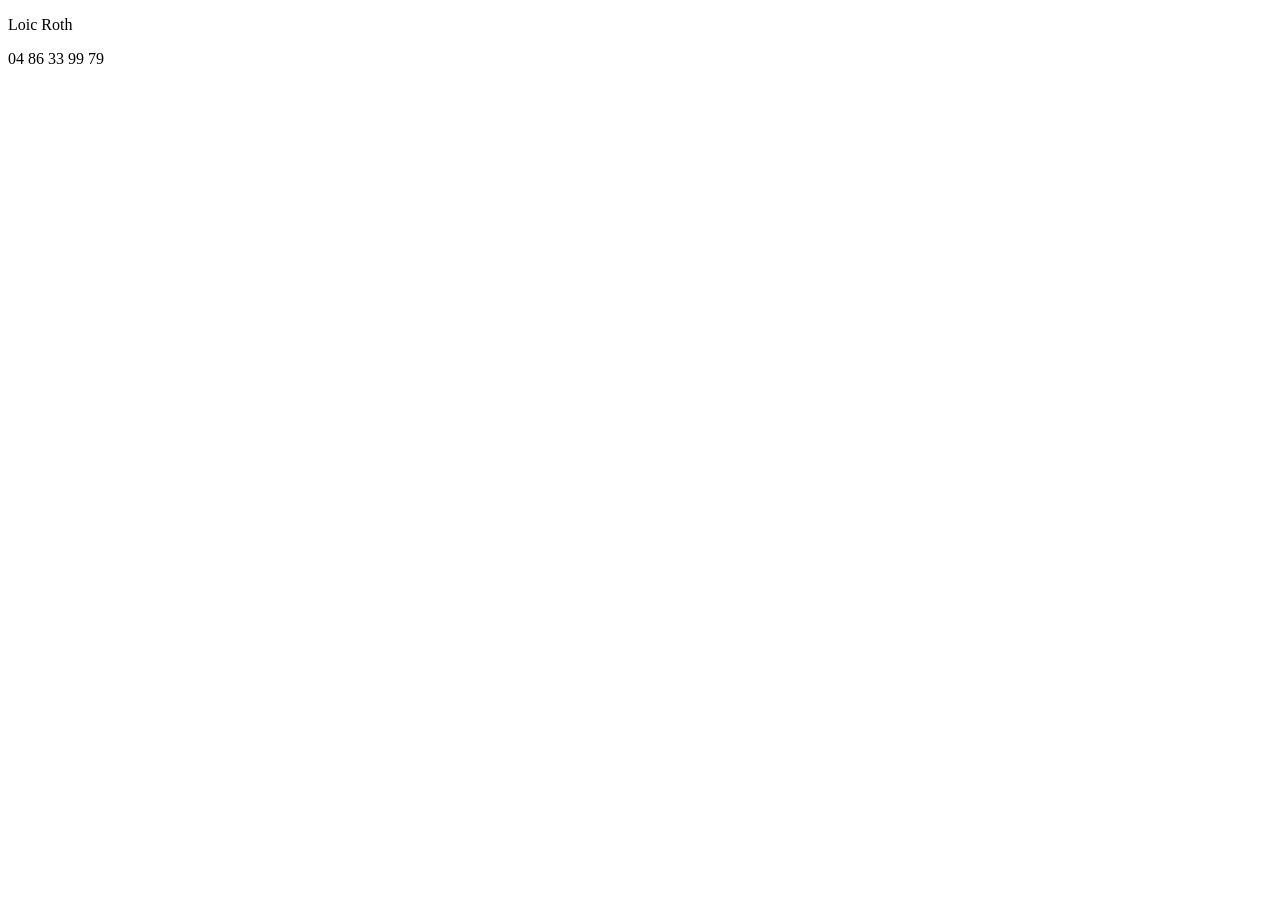
==== index.html @ c8d30fab "Update index.html test 2" ====
<!DOCTYPE html>
<html lang="fr">
<head>
    <meta charset="UTF-8">
    <meta http-equiv="X-UA-Compatible" content="IE=edge">
    <meta name="viewport" content="width=device-width, initial-scale=1.0">
    <title>Les variations</title>
</head>
<body>
    <header></header>
    <main></main>
    <footer>
        <p>Loic Roth</p>
        <p>04 86 33 99 79</p>
    </footer>
</body>
</html>
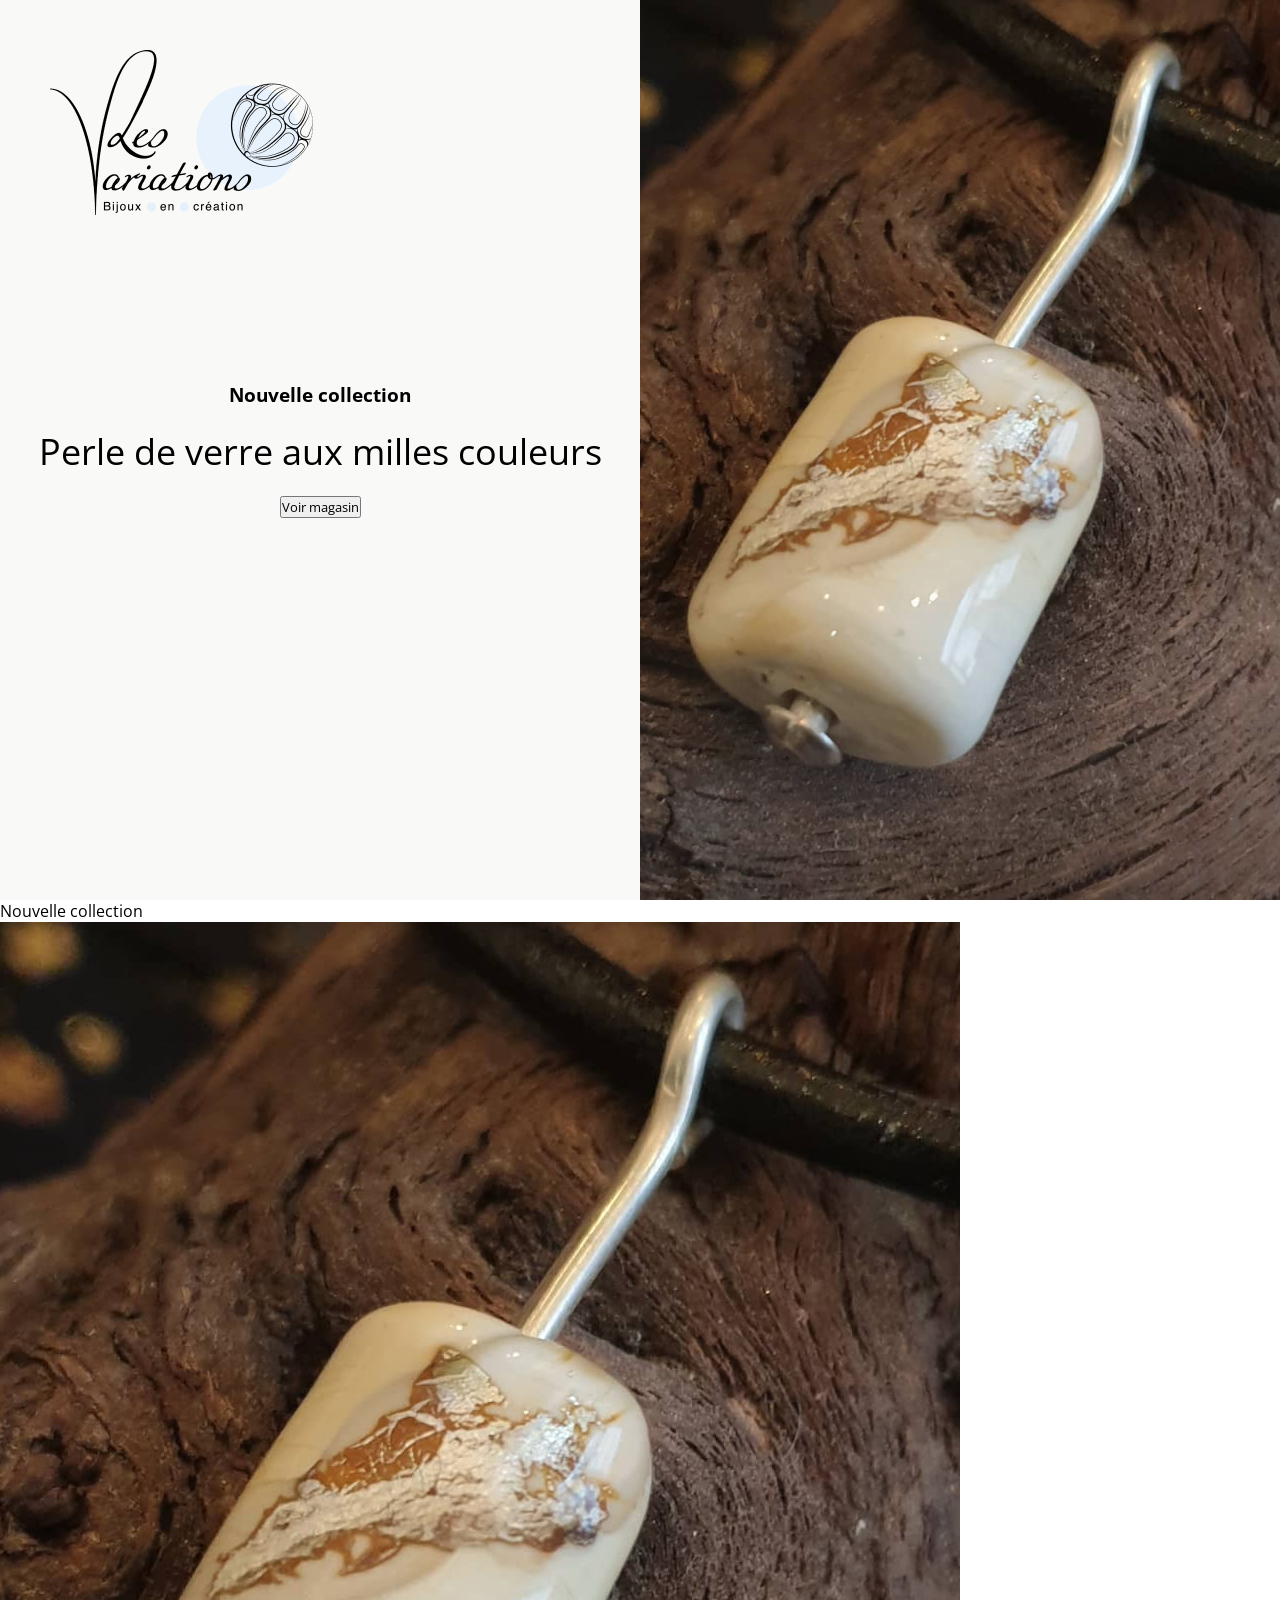
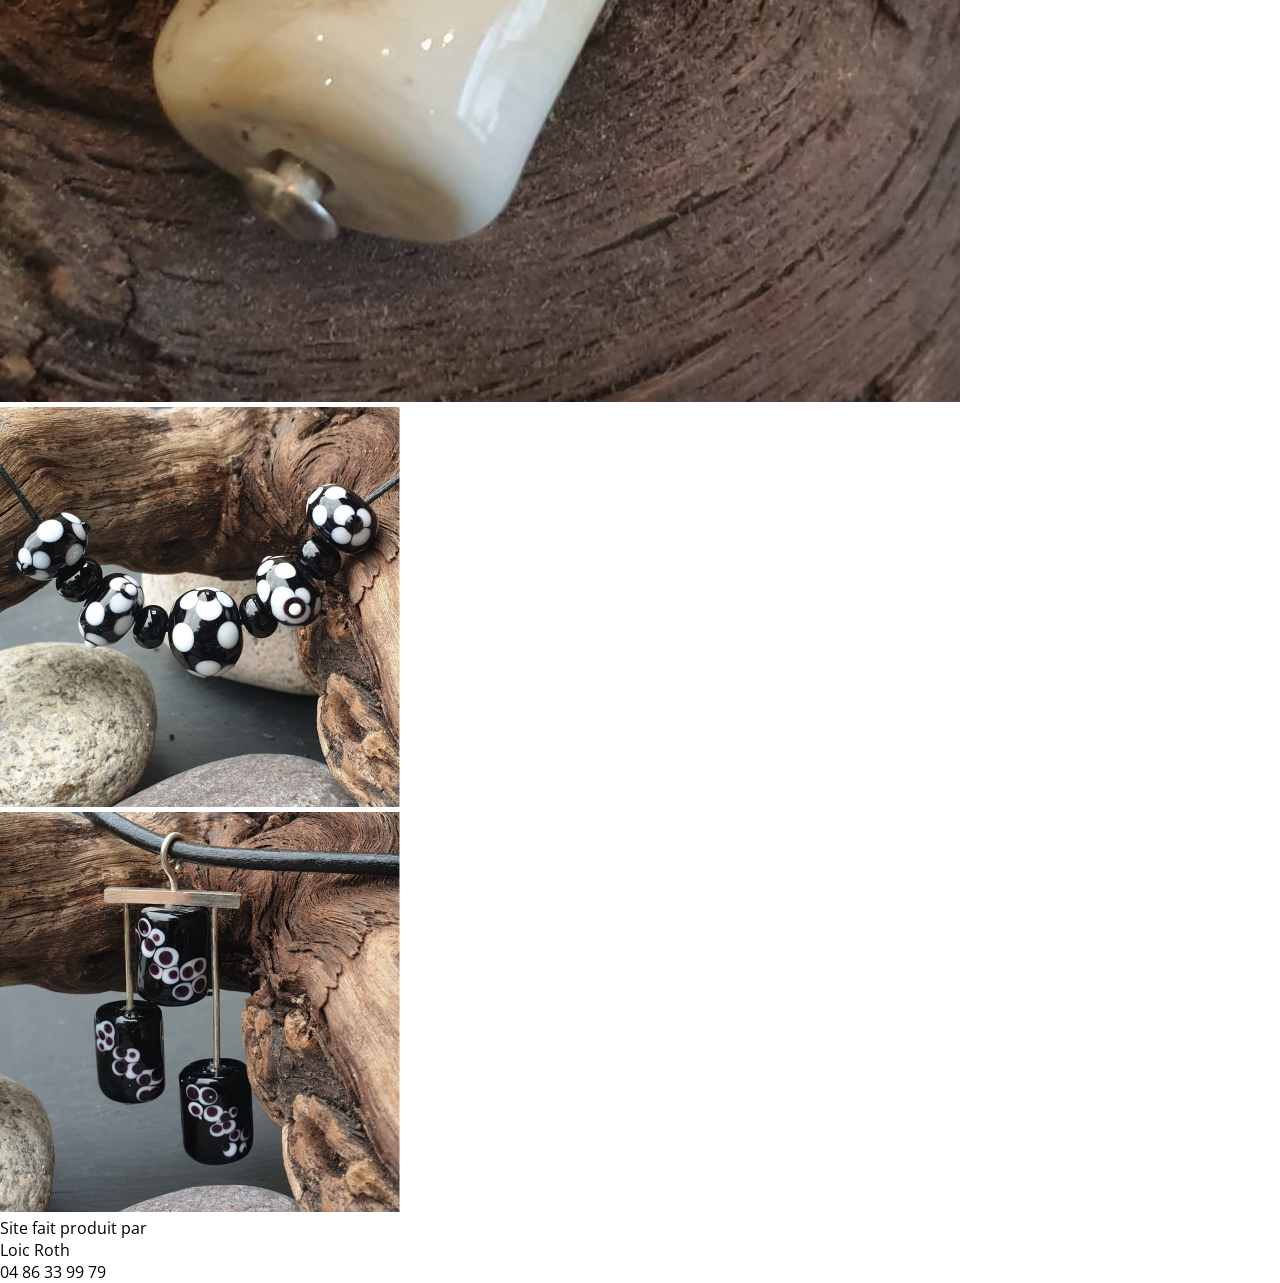
==== commit 8c6bccbe: "Html casi fait Html casi fait" ====
--- a/index.html
+++ b/index.html
@@ -4,12 +4,42 @@
     <meta charset="UTF-8">
     <meta http-equiv="X-UA-Compatible" content="IE=edge">
     <meta name="viewport" content="width=device-width, initial-scale=1.0">
+    <link rel="preconnect" href="https://fonts.googleapis.com">
+    <link rel="preconnect" href="https://fonts.gstatic.com" crossorigin>
+    <link href="https://fonts.googleapis.com/css2?family=Open+Sans&display=swap" rel="stylesheet">
+    <link rel="stylesheet" href="style/css/style.css">
+    <link rel="stylesheet" href="style/css/text.css">
     <title>Les variations</title>
 </head>
 <body>
-    <header></header>
-    <main></main>
+    <header>
+        <p><img class="logo" src="style/images/logo.png" alt="logo"></p>
+        <div class="acceuil">
+            <div class="left">
+                <h3>Nouvelle collection</h3>
+                <h1>Perle de verre aux milles couleurs</h1>
+                <button>Voir magasin</button>
+            </div>
+            <div class="right">
+            </div>
+        </div>
+    </header>
+    <main>
+        <h2>Nouvelle collection</h2>
+        <div class="spiner">
+            <div class="card">
+                <p><img src="style/images/image1.png" alt="" srcset=""></p>
+            </div>
+            <div class="card">
+                <p><img src="style/images/image2.png" alt="" srcset=""></p>
+            </div>
+            <div class="card">
+                <p><img src="style/images/image3.png" alt="" srcset=""></p>
+            </div>
+        </div>
+    </main>
     <footer>
+        <p>Site fait produit par</p>
         <p>Loic Roth</p>
         <p>04 86 33 99 79</p>
     </footer>
--- a/style/css/style.css
+++ b/style/css/style.css
@@ -0,0 +1,41 @@
+*{
+    margin: 0;
+    padding: 0;
+
+    font-family: 'Open Sans';
+    font-style: normal;
+}
+
+header{
+    height: 100vh;
+    background-color: #F9F9F8;
+}
+
+.logo{
+    position: absolute;
+    top: 50px;
+    left: 50px;
+}
+
+.acceuil{
+    height: 100vh;
+    display: flex;
+    flex-direction: row;
+}
+
+.left{
+    width: 50%;
+    display: flex;
+    flex-direction: column;
+    align-items: center;
+    justify-content: center;
+    gap: 20px;
+}
+
+.right{
+    width: 50%;
+    background-image: url(../images/image1.png);
+    background-repeat: no-repeat;
+    background-position: center;
+    background-size: cover;
+}
--- a/style/css/text.css
+++ b/style/css/text.css
@@ -0,0 +1,19 @@
+h1{
+    font-weight: 400;
+    font-size: 36px;
+    line-height: 49px;
+}
+
+h2{
+    font-weight: 400;
+    font-size: 16px;
+    line-height: 22px;
+}
+
+h3{
+
+}
+
+p{
+
+}
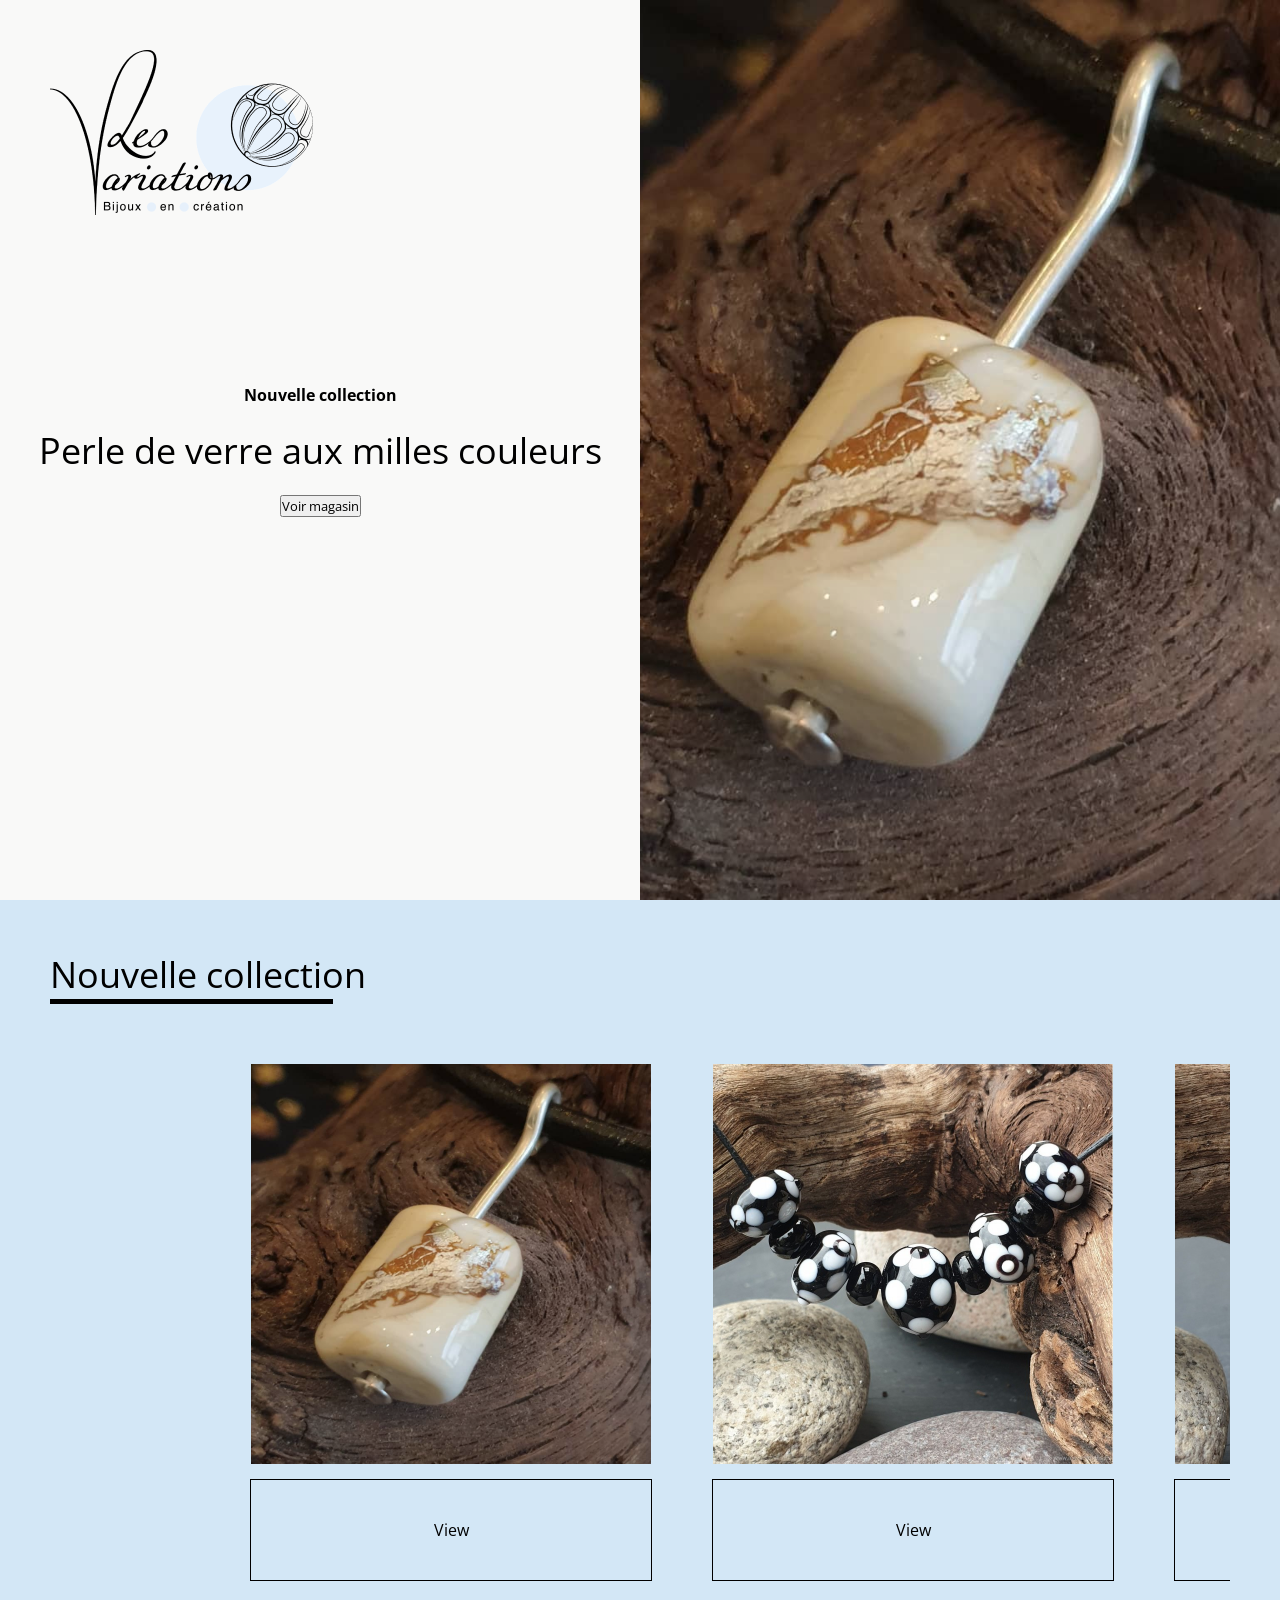
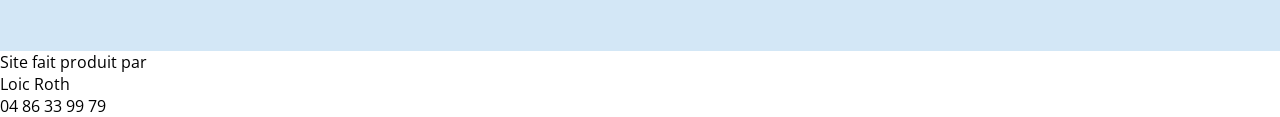
==== commit 0ec1e09b: "css acceuil" ====
--- a/index.html
+++ b/index.html
@@ -8,6 +8,8 @@
     <link rel="preconnect" href="https://fonts.gstatic.com" crossorigin>
     <link href="https://fonts.googleapis.com/css2?family=Open+Sans&display=swap" rel="stylesheet">
     <link rel="stylesheet" href="style/css/style.css">
+    <link rel="stylesheet" href="style/css/scrollbar.css">
+    <link rel="stylesheet" href="style/css/acceuil.css">
     <link rel="stylesheet" href="style/css/text.css">
     <title>Les variations</title>
 </head>
@@ -25,16 +27,47 @@
         </div>
     </header>
     <main>
-        <h2>Nouvelle collection</h2>
+        <div class="titre">
+            <h2>Nouvelle collection</h2>
+            <div></div>
+        </div>
+        
         <div class="spiner">
             <div class="card">
-                <p><img src="style/images/image1.png" alt="" srcset=""></p>
+                <p><img class="imageCard" src="style/images/image1.png" alt="" srcset=""></p>
+                <div class="bouton">
+                    View
+                </div>
             </div>
             <div class="card">
-                <p><img src="style/images/image2.png" alt="" srcset=""></p>
+                <p><img class="imageCard" src="style/images/image2.png" alt="" srcset=""></p>
+                <div class="bouton">
+                    View
+                </div>
             </div>
             <div class="card">
-                <p><img src="style/images/image3.png" alt="" srcset=""></p>
+                <p><img class="imageCard" src="style/images/image3.png" alt="" srcset=""></p>
+                <div class="bouton">
+                    View
+                </div>
+            </div>
+            <div class="card">
+                <p><img class="imageCard" src="style/images/image1.png" alt="" srcset=""></p>
+                <div class="bouton">
+                    View
+                </div>
+            </div>
+            <div class="card">
+                <p><img class="imageCard" src="style/images/image2.png" alt="" srcset=""></p>
+                <div class="bouton">
+                    View
+                </div>
+            </div>
+            <div class="card">
+                <p><img class="imageCard" src="style/images/image3.png" alt="" srcset=""></p>
+                <div class="bouton">
+                    View
+                </div>
             </div>
         </div>
     </main>
--- a/style/css/style.css
+++ b/style/css/style.css
@@ -17,25 +17,55 @@
     left: 50px;
 }
 
-.acceuil{
-    height: 100vh;
-    display: flex;
-    flex-direction: row;
+/** Main **/
+
+main{
+    background-color: #D3E7F6;
+    padding: 50px;
 }
 
-.left{
-    width: 50%;
+.titre div{
+    width: 283px;
+    height: 5px;
+    background-color: #000000;
+}
+
+.spiner{
+    margin-left: 200px;
+    display: flex;
+    gap: 60px;
+    overflow: auto;
+}
+
+.card{
     display: flex;
     flex-direction: column;
+    justify-content: center;
+    align-items: center;
+    gap: 10px;
+    margin-top: 60px;
+    margin-bottom: 20px;
+}
+
+.card .imageCard{
+    width: 400px;
+    height: 400px;
+}
+
+.card .bouton{
+    display: flex;
     align-items: center;
     justify-content: center;
-    gap: 20px;
+
+    width: 400px;
+    height: 100px;
+    
+    border: 1px solid #000000;
+    transition: all .75s;
+    cursor: pointer;
 }
 
-.right{
-    width: 50%;
-    background-image: url(../images/image1.png);
-    background-repeat: no-repeat;
-    background-position: center;
-    background-size: cover;
+.card .bouton:hover{
+    background-color: #000000;
+    color: #D3E7F6;
 }
--- a/style/css/acceuil.css
+++ b/style/css/acceuil.css
@@ -0,0 +1,22 @@
+.acceuil{
+    height: 100vh;
+    display: flex;
+    flex-direction: row;
+}
+
+.left{
+    width: 50%;
+    display: flex;
+    flex-direction: column;
+    align-items: center;
+    justify-content: center;
+    gap: 20px;
+}
+
+.right{
+    width: 50%;
+    background-image: url(../images/image1.png);
+    background-repeat: no-repeat;
+    background-position: center;
+    background-size: cover;
+}
--- a/style/css/text.css
+++ b/style/css/text.css
@@ -1,19 +1,22 @@
 h1{
+    font-weight: 400;
+    font-size: 36px;
+    line-height: 49px;
+    text-align: center;
+}
+
+h2{
     font-weight: 400;
     font-size: 36px;
     line-height: 49px;
 }
 
-h2{
-    font-weight: 400;
+h3{
     font-size: 16px;
     line-height: 22px;
 }
 
-h3{
-
-}
-
 p{
-
+    font-size: 16px;
+    line-height: 22px;
 }
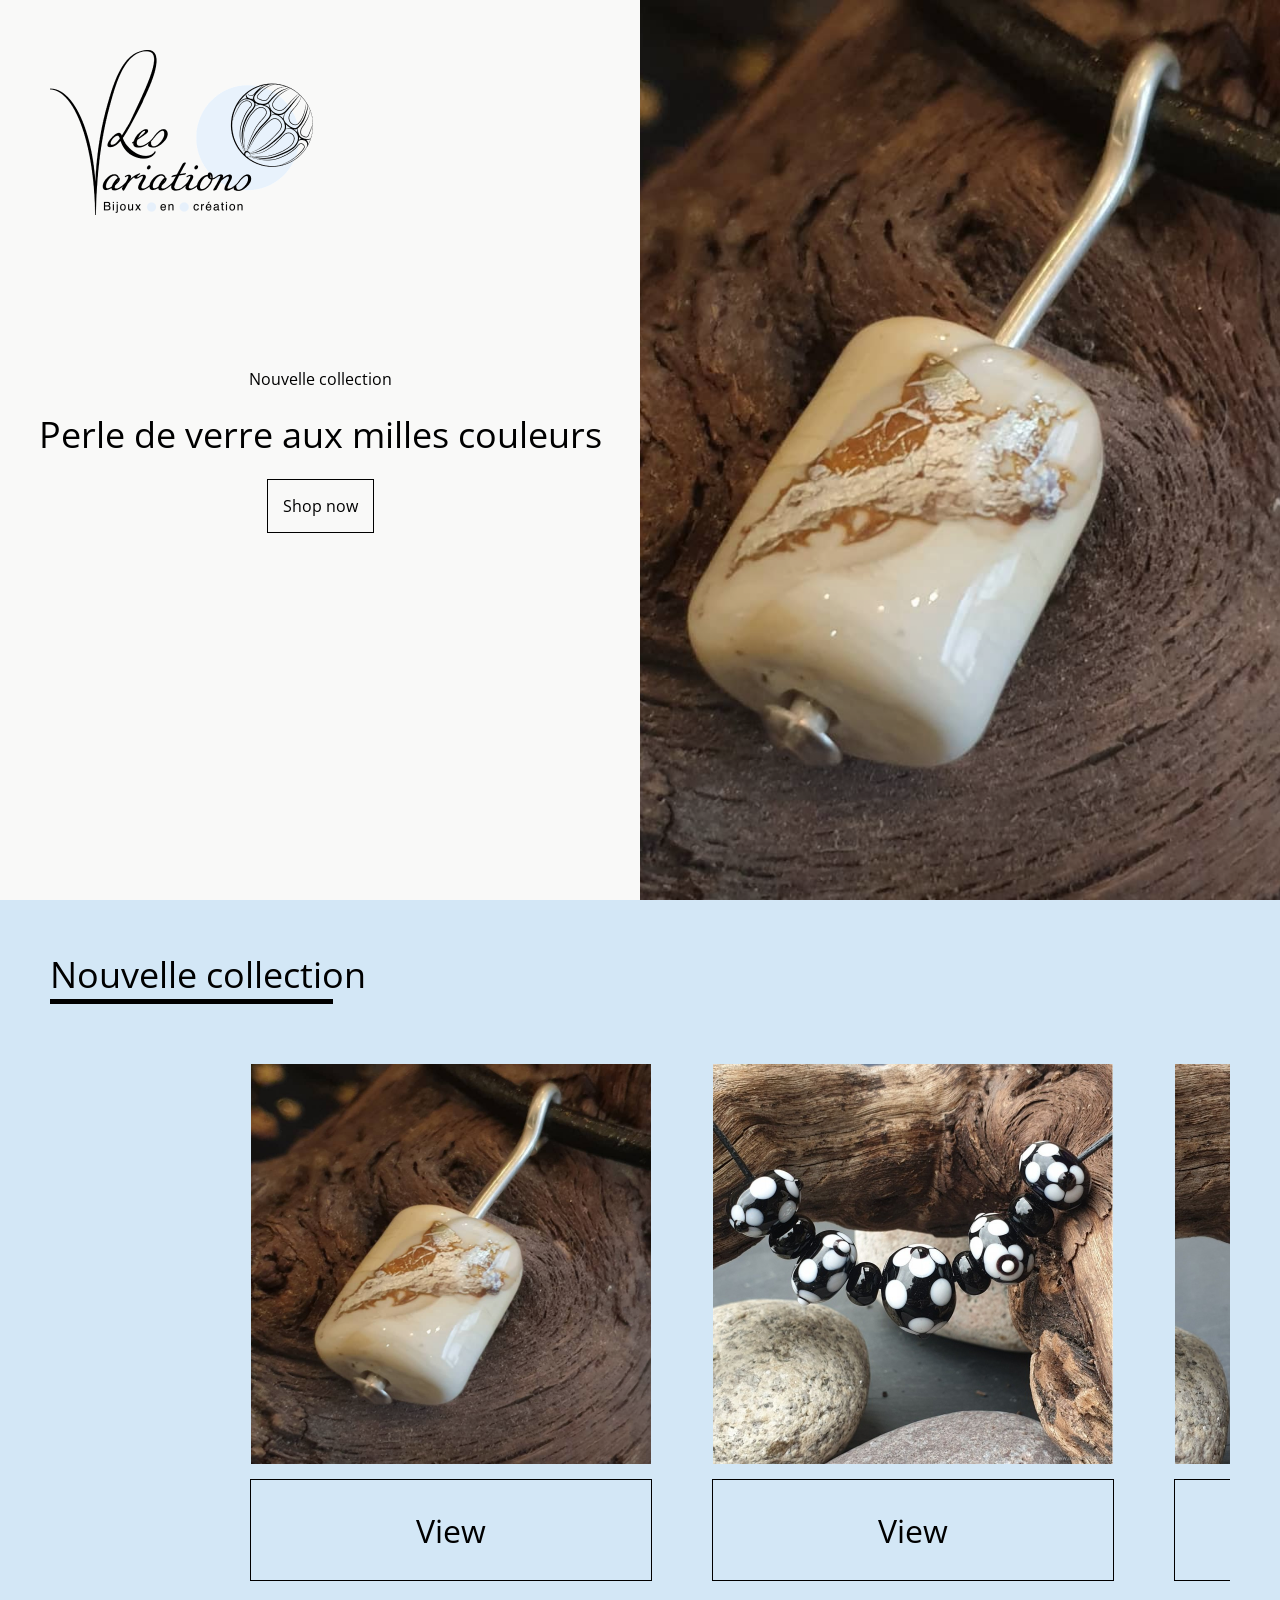
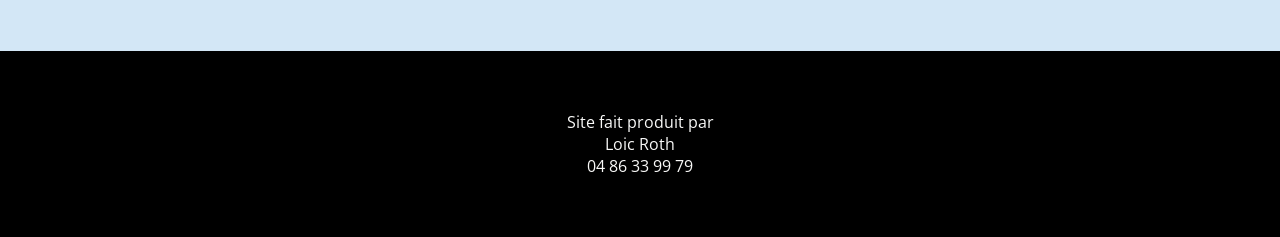
==== commit b87d4983: "presque fini" ====
--- a/index.html
+++ b/index.html
@@ -11,6 +11,7 @@
     <link rel="stylesheet" href="style/css/scrollbar.css">
     <link rel="stylesheet" href="style/css/acceuil.css">
     <link rel="stylesheet" href="style/css/text.css">
+    <link rel="stylesheet" href="style/css/footer.css">
     <title>Les variations</title>
 </head>
 <body>
@@ -20,7 +21,7 @@
             <div class="left">
                 <h3>Nouvelle collection</h3>
                 <h1>Perle de verre aux milles couleurs</h1>
-                <button>Voir magasin</button>
+                <div class="boutonAccuil">Shop now</div>
             </div>
             <div class="right">
             </div>
--- a/style/css/style.css
+++ b/style/css/style.css
@@ -4,6 +4,7 @@
 
     font-family: 'Open Sans';
     font-style: normal;
+    font-size: 32px;
 }
 
 header{
@@ -68,4 +69,14 @@
 .card .bouton:hover{
     background-color: #000000;
     color: #D3E7F6;
+}
+
+footer{
+    display: flex;
+    flex-direction: column;
+    align-items: center;
+    justify-content: center;
+    background-color: #000000;
+    color: #F9F9F8;
+    padding: 60px;
 }
--- a/style/css/scrollbar.css
+++ b/style/css/scrollbar.css
@@ -0,0 +1,23 @@
+/* width */
+.spiner::-webkit-scrollbar {
+    height: 3px;
+    border-radius: 10px;
+}
+  
+  /* Track */
+.spiner::-webkit-scrollbar-track {
+    background: #6B6765;
+    border-radius: 10px;
+}
+  
+  /* Handle */
+.spiner::-webkit-scrollbar-thumb {
+    background: #000000;
+    border-radius: 10px;
+}
+  
+  /* Handle on hover */
+.spiner::-webkit-scrollbar-thumb:hover {
+    background: #000000;
+}
+  
--- a/style/css/acceuil.css
+++ b/style/css/acceuil.css
@@ -19,4 +19,17 @@
     background-repeat: no-repeat;
     background-position: center;
     background-size: cover;
+}
+
+.boutonAccuil{
+    padding: 15px;
+    font-size: 16px;
+    border: 1px solid #000000;
+    transition: all .75s;
+    cursor: pointer;
+}
+
+.boutonAccuil:hover{
+    background-color: #000000;
+    color: #F9F9F8;
 }
--- a/style/css/text.css
+++ b/style/css/text.css
@@ -12,6 +12,7 @@
 }
 
 h3{
+    font-weight: 400;
     font-size: 16px;
     line-height: 22px;
 }
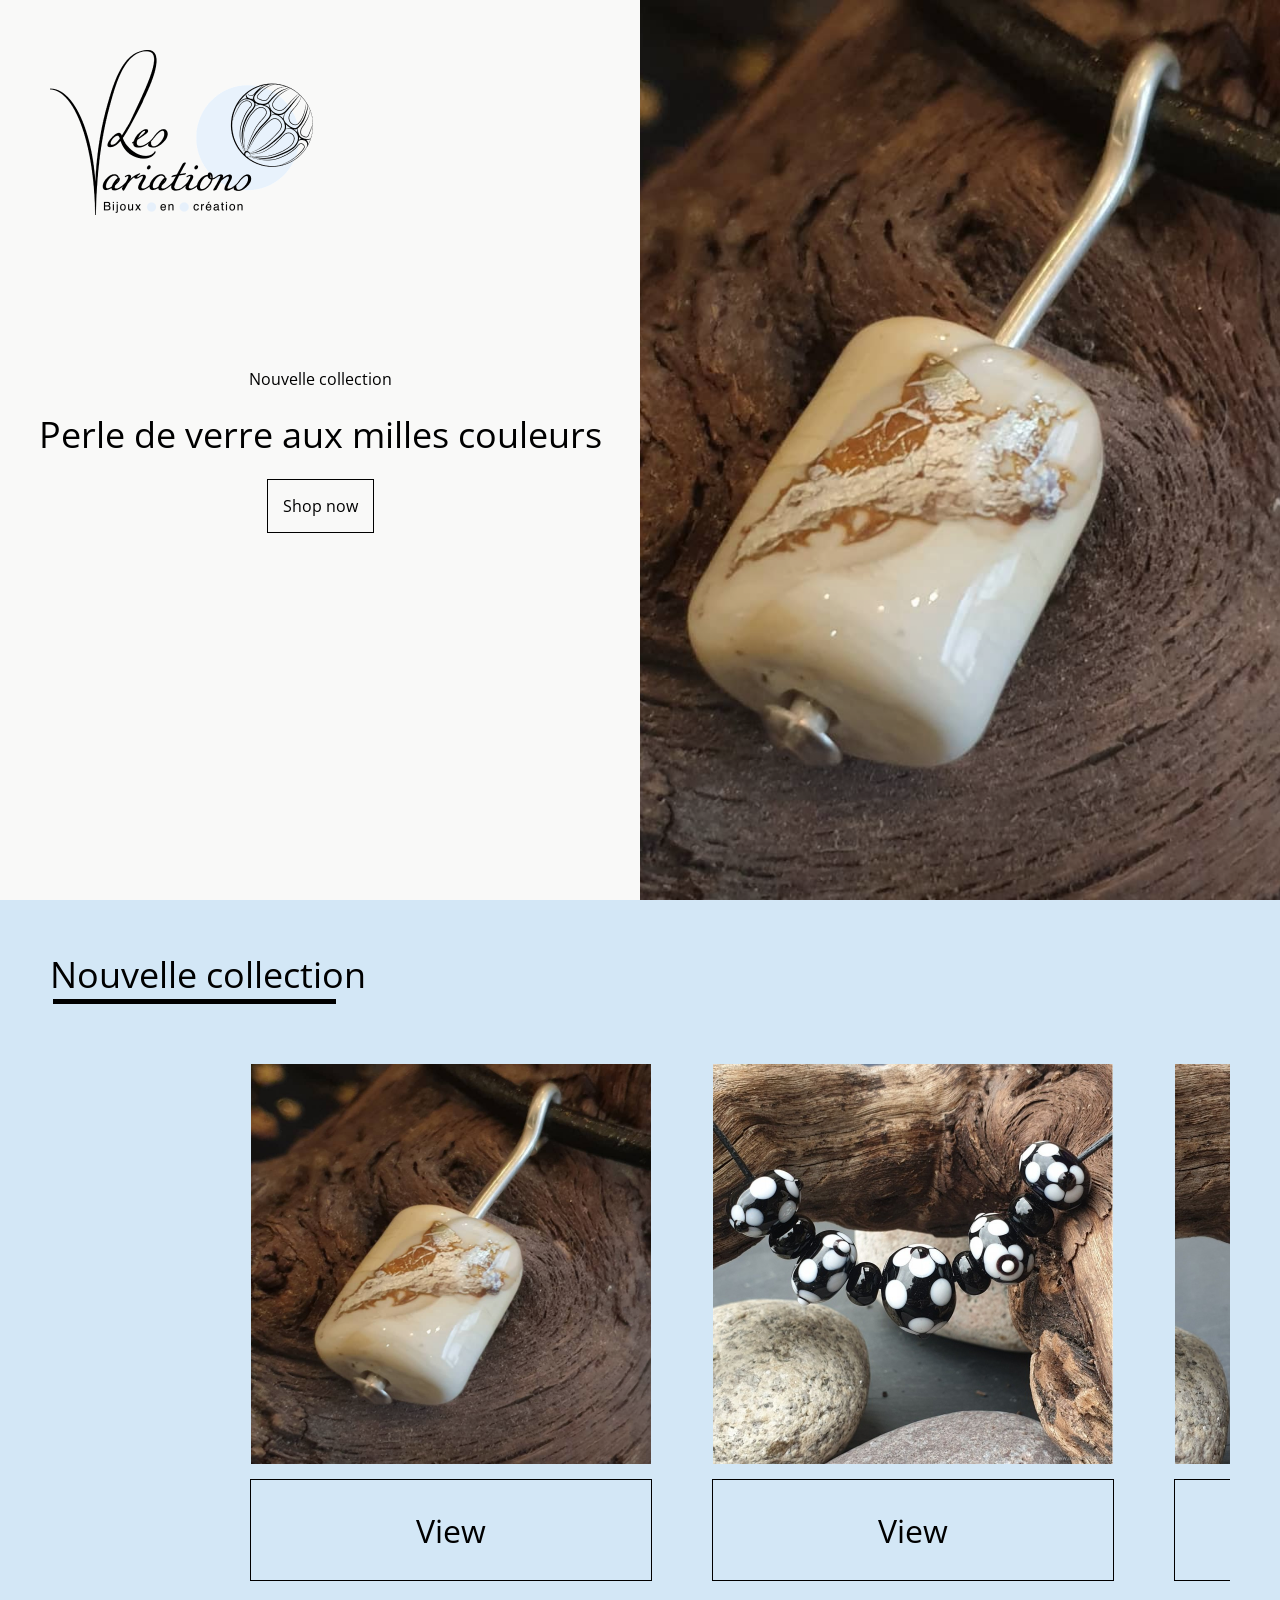
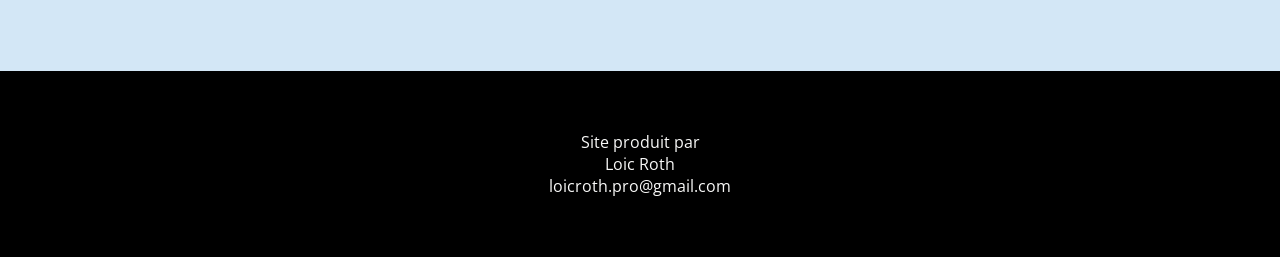
==== commit 0edaa226: "modification liens" ====
--- a/index.html
+++ b/index.html
@@ -21,7 +21,7 @@
             <div class="left">
                 <h3>Nouvelle collection</h3>
                 <h1>Perle de verre aux milles couleurs</h1>
-                <div class="boutonAccuil">Shop now</div>
+                <a href="https://www.lesvariations-bijoux-creation.com/" class="boutonAccuil">Shop now</a>
             </div>
             <div class="right">
             </div>
@@ -73,9 +73,9 @@
         </div>
     </main>
     <footer>
-        <p>Site fait produit par</p>
+        <p>Site produit par</p>
         <p>Loic Roth</p>
-        <p>04 86 33 99 79</p>
+        <p>loicroth.pro@gmail.com</p>
     </footer>
 </body>
 </html>
--- a/style/css/style.css
+++ b/style/css/style.css
@@ -26,6 +26,7 @@
 }
 
 .titre div{
+    margin-left: 3px;
     width: 283px;
     height: 5px;
     background-color: #000000;
@@ -45,7 +46,7 @@
     align-items: center;
     gap: 10px;
     margin-top: 60px;
-    margin-bottom: 20px;
+    margin-bottom: 40px;
 }
 
 .card .imageCard{
--- a/style/css/text.css
+++ b/style/css/text.css
@@ -20,4 +20,14 @@
 p{
     font-size: 16px;
     line-height: 22px;
+}
+
+a{
+    text-decoration: none;
+    color: #000000;
+}
+
+a:hover{
+    text-decoration: none;
+    color: #F9F9F8;
 }
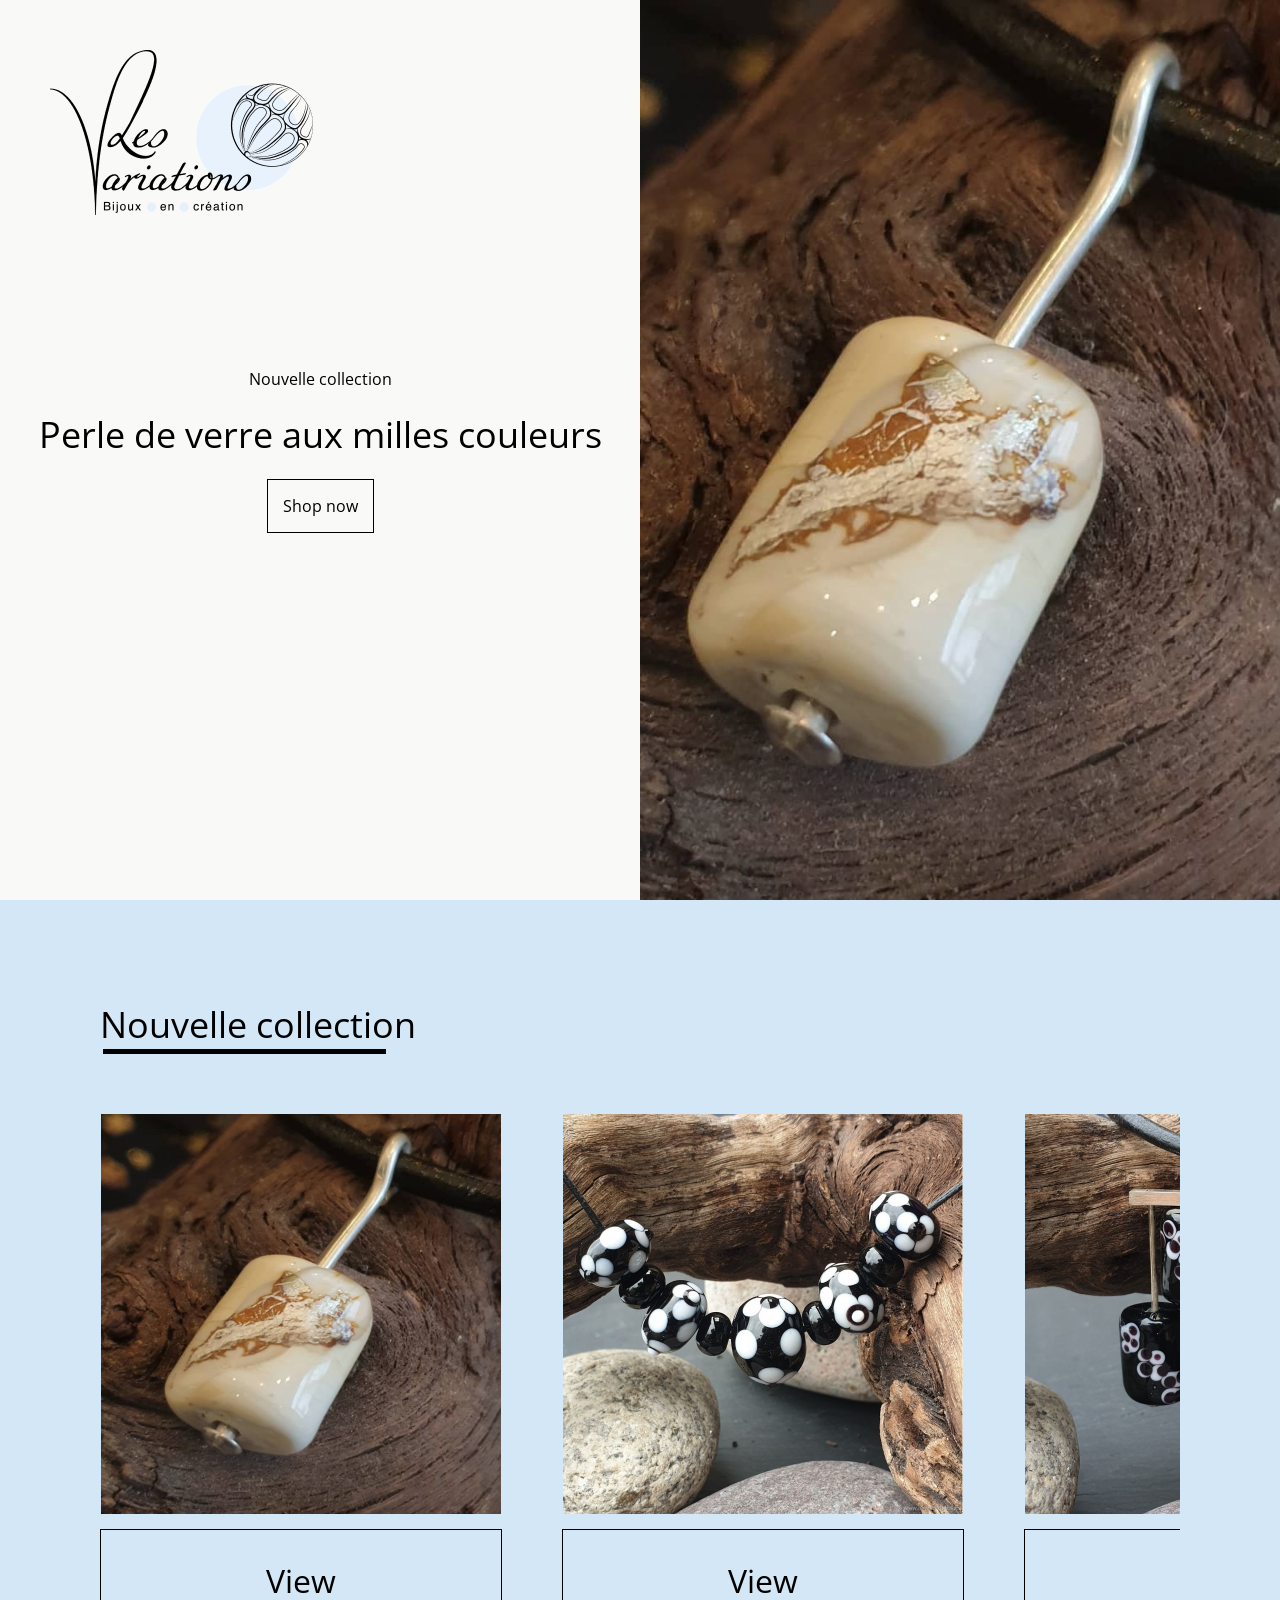
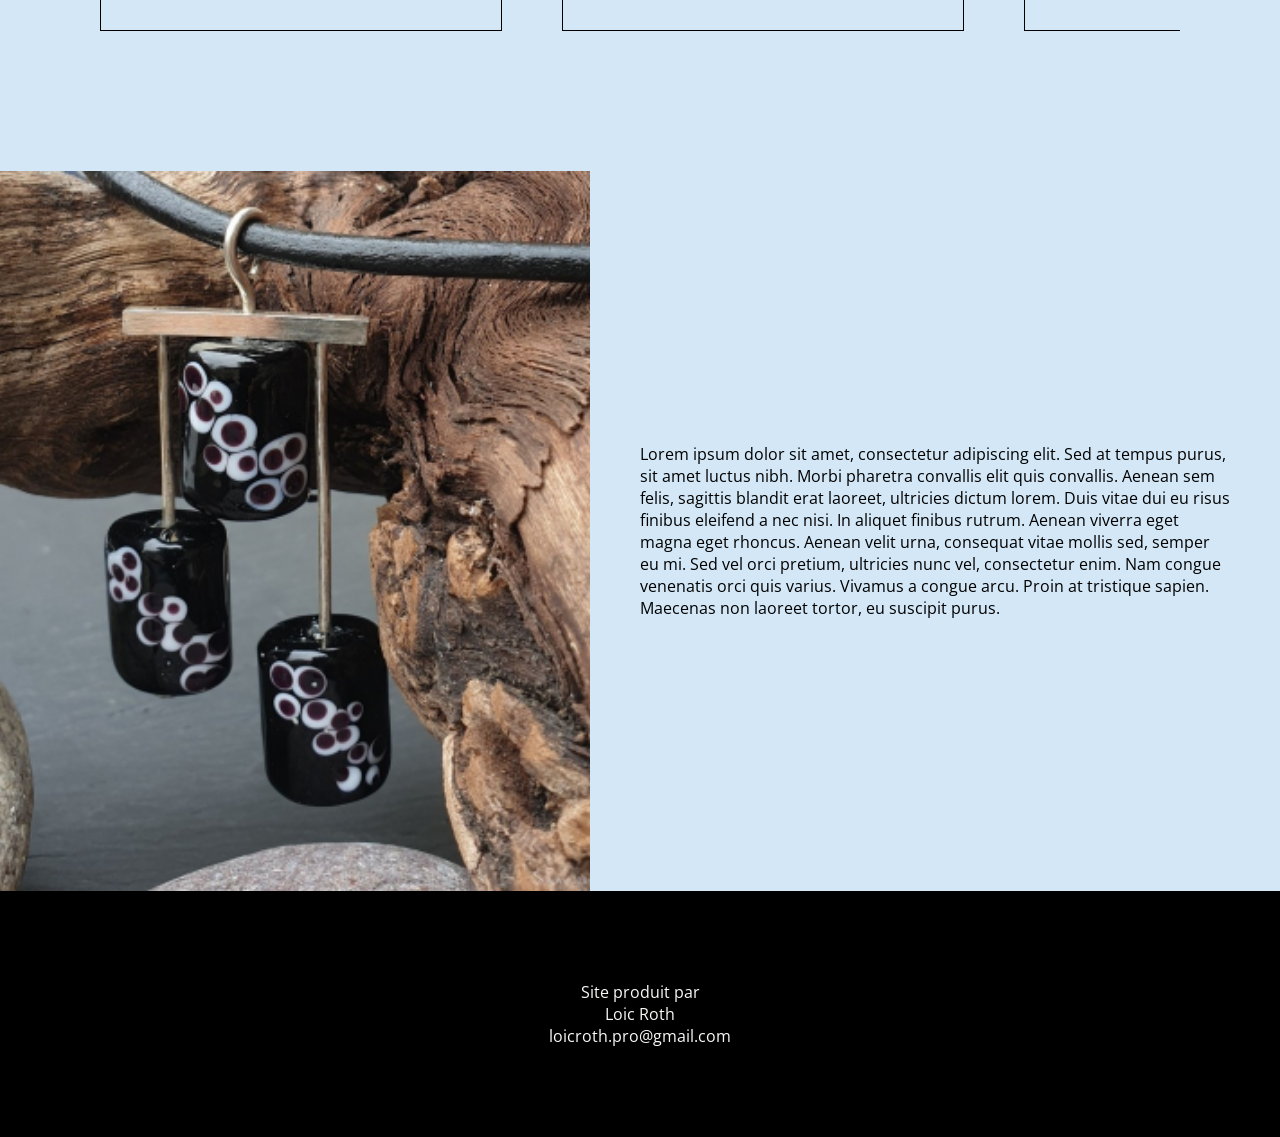
==== commit ca7b1592: "ajout d'une section" ====
--- a/index.html
+++ b/index.html
@@ -1,5 +1,6 @@
 <!DOCTYPE html>
 <html lang="fr">
+
 <head>
     <meta charset="UTF-8">
     <meta http-equiv="X-UA-Compatible" content="IE=edge">
@@ -8,12 +9,14 @@
     <link rel="preconnect" href="https://fonts.gstatic.com" crossorigin>
     <link href="https://fonts.googleapis.com/css2?family=Open+Sans&display=swap" rel="stylesheet">
     <link rel="stylesheet" href="style/css/style.css">
+    <link rel="stylesheet" href="style/css/main.css">
     <link rel="stylesheet" href="style/css/scrollbar.css">
     <link rel="stylesheet" href="style/css/acceuil.css">
     <link rel="stylesheet" href="style/css/text.css">
     <link rel="stylesheet" href="style/css/footer.css">
     <title>Les variations</title>
 </head>
+
 <body>
     <header>
         <p><img class="logo" src="style/images/logo.png" alt="logo"></p>
@@ -28,47 +31,49 @@
         </div>
     </header>
     <main>
-        <div class="titre">
-            <h2>Nouvelle collection</h2>
-            <div></div>
-        </div>
-        
-        <div class="spiner">
-            <div class="card">
-                <p><img class="imageCard" src="style/images/image1.png" alt="" srcset=""></p>
-                <div class="bouton">
-                    View
+        <div class="first">
+            <div class="titre">
+                <h2>Nouvelle collection</h2>
+                <div></div>
+            </div>
+
+            <div class="spiner">
+                <div class="card">
+                    <p><img class="imageCard" src="style/images/image1.png" alt="" srcset=""></p>
+                    <a href="https://www.lesvariations-bijoux-creation.com/" class="bouton">View</a>
+                </div>
+                <div class="card">
+                    <p><img class="imageCard" src="style/images/image2.png" alt="" srcset=""></p>
+                    <a href="https://www.lesvariations-bijoux-creation.com/" class="bouton">View</a>
+                </div>
+                <div class="card">
+                    <p><img class="imageCard" src="style/images/image3.png" alt="" srcset=""></p>
+                    <a href="https://www.lesvariations-bijoux-creation.com/" class="bouton">View</a>
+                </div>
+                <div class="card">
+                    <p><img class="imageCard" src="style/images/image1.png" alt="" srcset=""></p>
+                    <a href="https://www.lesvariations-bijoux-creation.com/" class="bouton">View</a>
+                </div>
+                <div class="card">
+                    <p><img class="imageCard" src="style/images/image2.png" alt="" srcset=""></p>
+                    <a href="https://www.lesvariations-bijoux-creation.com/" class="bouton">View</a>
+                </div>
+                <div class="card">
+                    <p><img class="imageCard" src="style/images/image3.png" alt="" srcset=""></p>
+                    <a href="https://www.lesvariations-bijoux-creation.com/" class="bouton">View</a>
                 </div>
             </div>
-            <div class="card">
-                <p><img class="imageCard" src="style/images/image2.png" alt="" srcset=""></p>
-                <div class="bouton">
-                    View
-                </div>
-            </div>
-            <div class="card">
-                <p><img class="imageCard" src="style/images/image3.png" alt="" srcset=""></p>
-                <div class="bouton">
-                    View
-                </div>
-            </div>
-            <div class="card">
-                <p><img class="imageCard" src="style/images/image1.png" alt="" srcset=""></p>
-                <div class="bouton">
-                    View
-                </div>
-            </div>
-            <div class="card">
-                <p><img class="imageCard" src="style/images/image2.png" alt="" srcset=""></p>
-                <div class="bouton">
-                    View
-                </div>
-            </div>
-            <div class="card">
-                <p><img class="imageCard" src="style/images/image3.png" alt="" srcset=""></p>
-                <div class="bouton">
-                    View
-                </div>
+        </div>
+        <div class="presentation">
+            <div class="presentation-left"></div>
+            <div class="presentation-right">
+                <p>Lorem ipsum dolor sit amet, consectetur adipiscing elit. Sed at tempus purus, sit amet luctus nibh.
+                    Morbi pharetra convallis elit quis convallis. Aenean sem felis, sagittis blandit erat laoreet,
+                    ultricies dictum lorem. Duis vitae dui eu risus finibus eleifend a nec nisi. In aliquet finibus
+                    rutrum. Aenean viverra eget magna eget rhoncus. Aenean velit urna, consequat vitae mollis sed,
+                    semper eu mi. Sed vel orci pretium, ultricies nunc vel, consectetur enim. Nam congue venenatis orci
+                    quis varius. Vivamus a congue arcu. Proin at tristique sapien. Maecenas non laoreet tortor, eu
+                    suscipit purus.</p>
             </div>
         </div>
     </main>
@@ -78,4 +83,5 @@
         <p>loicroth.pro@gmail.com</p>
     </footer>
 </body>
+
 </html>
--- a/style/css/style.css
+++ b/style/css/style.css
@@ -5,79 +5,4 @@
     font-family: 'Open Sans';
     font-style: normal;
     font-size: 32px;
-}
-
-header{
-    height: 100vh;
-    background-color: #F9F9F8;
-}
-
-.logo{
-    position: absolute;
-    top: 50px;
-    left: 50px;
-}
-
-/** Main **/
-
-main{
-    background-color: #D3E7F6;
-    padding: 50px;
-}
-
-.titre div{
-    margin-left: 3px;
-    width: 283px;
-    height: 5px;
-    background-color: #000000;
-}
-
-.spiner{
-    margin-left: 200px;
-    display: flex;
-    gap: 60px;
-    overflow: auto;
-}
-
-.card{
-    display: flex;
-    flex-direction: column;
-    justify-content: center;
-    align-items: center;
-    gap: 10px;
-    margin-top: 60px;
-    margin-bottom: 40px;
-}
-
-.card .imageCard{
-    width: 400px;
-    height: 400px;
-}
-
-.card .bouton{
-    display: flex;
-    align-items: center;
-    justify-content: center;
-
-    width: 400px;
-    height: 100px;
-    
-    border: 1px solid #000000;
-    transition: all .75s;
-    cursor: pointer;
-}
-
-.card .bouton:hover{
-    background-color: #000000;
-    color: #D3E7F6;
-}
-
-footer{
-    display: flex;
-    flex-direction: column;
-    align-items: center;
-    justify-content: center;
-    background-color: #000000;
-    color: #F9F9F8;
-    padding: 60px;
 }
--- a/style/css/main.css
+++ b/style/css/main.css
@@ -0,0 +1,71 @@
+.first{
+    background-color: #D3E7F6;
+    padding: 100px;
+}
+
+.titre div{
+    margin-left: 3px;
+    width: 283px;
+    height: 5px;
+    background-color: #000000;
+}
+
+.spiner{
+    display: flex;
+    gap: 60px;
+    overflow: auto;
+}
+
+.card{
+    display: flex;
+    flex-direction: column;
+    justify-content: center;
+    align-items: center;
+    gap: 10px;
+    margin-top: 60px;
+    margin-bottom: 40px;
+}
+
+.card .imageCard{
+    width: 400px;
+    height: 400px;
+}
+
+.card .bouton{
+    display: flex;
+    align-items: center;
+    justify-content: center;
+
+    width: 400px;
+    height: 100px;
+    
+    border: 1px solid #000000;
+    transition: all .75s;
+    cursor: pointer;
+}
+
+.card .bouton:hover{
+    background-color: #000000;
+    color: #D3E7F6;
+}
+
+.presentation{
+    display: flex;
+    height: 80vh;
+    background-color: #D3E7F6;
+}
+
+.presentation-left{
+    width: 50%;
+    background-image: url(../images/image3.png);
+    background-repeat: no-repeat;
+    background-position: center;
+    background-size: cover;
+}
+.presentation-right{
+    display: flex;
+    align-items: center;
+    justify-content: center;
+    width: 50%;
+    margin: 50px;
+}
--- a/style/css/acceuil.css
+++ b/style/css/acceuil.css
@@ -1,3 +1,14 @@
+header{
+    height: 100vh;
+    background-color: #F9F9F8;
+}
+
+.logo{
+    position: absolute;
+    top: 50px;
+    left: 50px;
+}
+
 .acceuil{
     height: 100vh;
     display: flex;
--- a/style/css/footer.css
+++ b/style/css/footer.css
@@ -0,0 +1,9 @@
+footer{
+    display: flex;
+    flex-direction: column;
+    align-items: center;
+    justify-content: center;
+    background-color: #000000;
+    color: #F9F9F8;
+    padding: 90px;
+}
